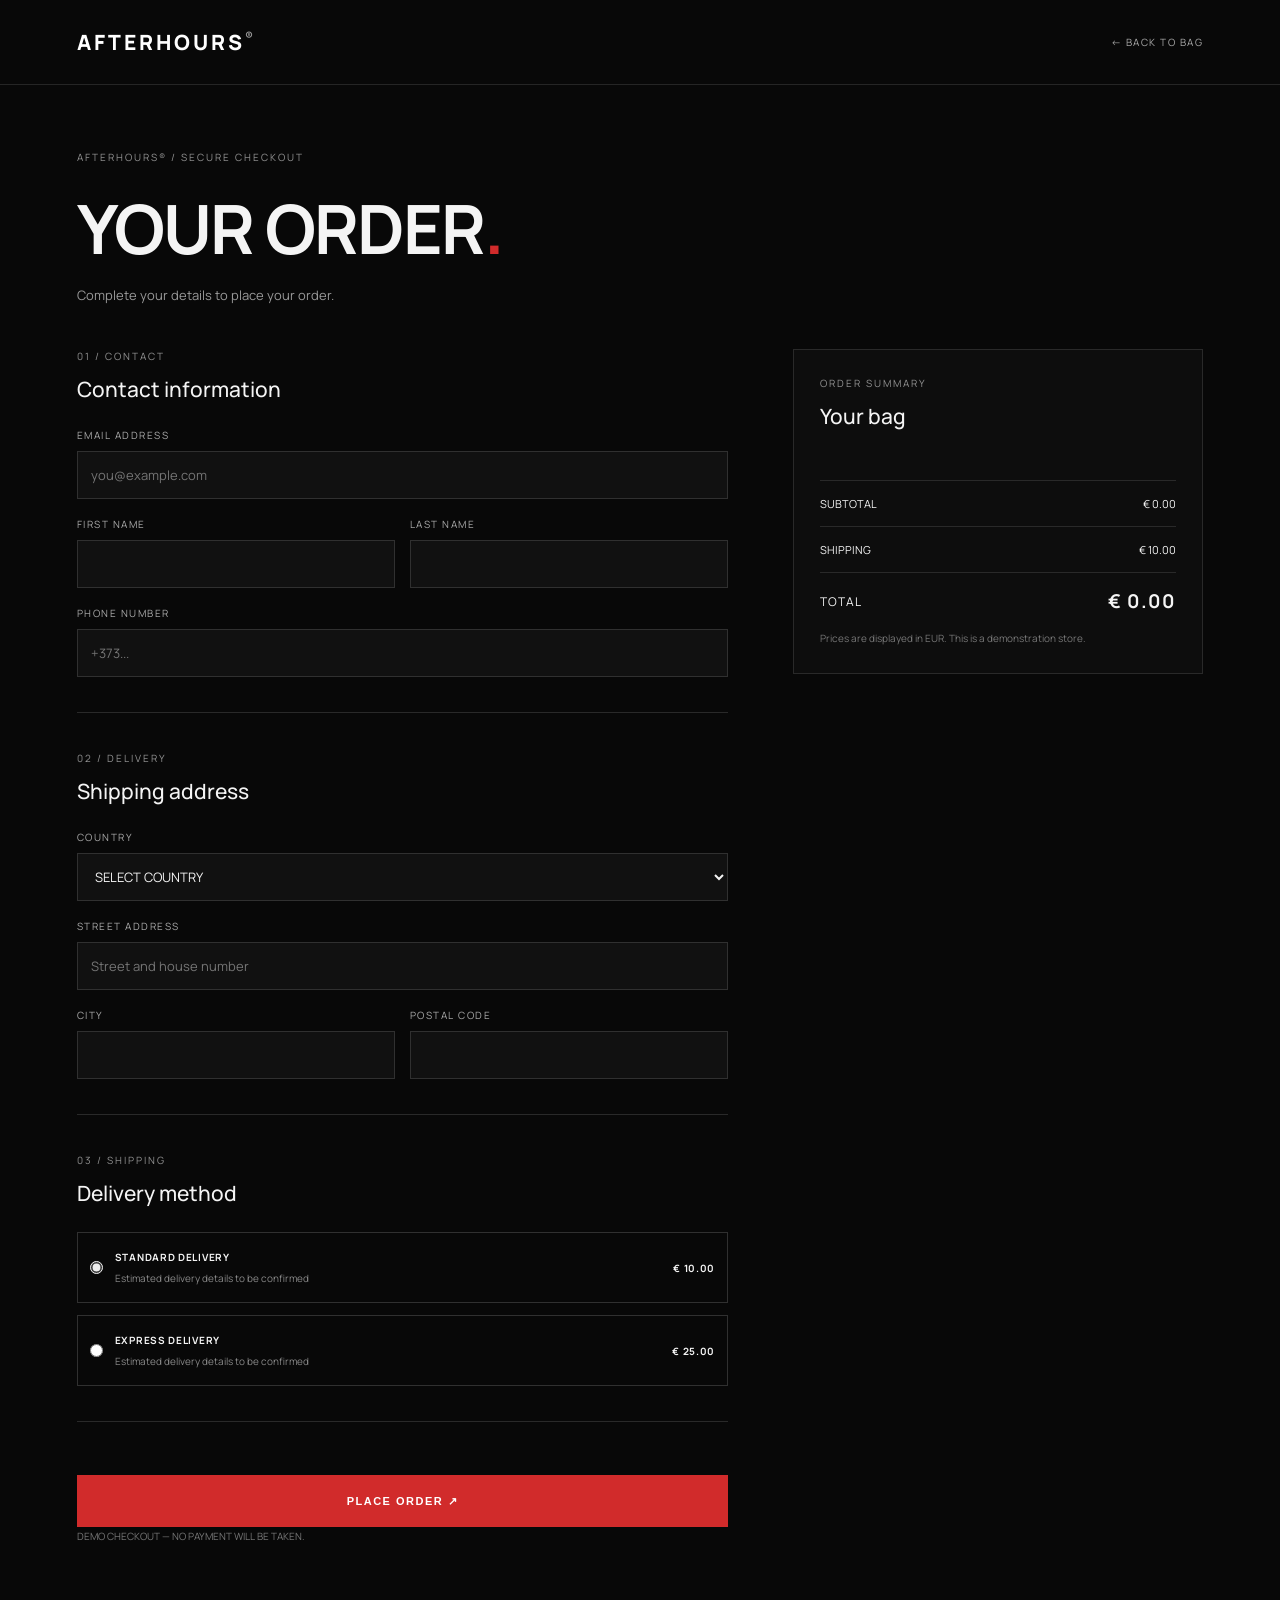
==== checkout.html @ f3b3bd47 "Add files via upload" ====
<!DOCTYPE html>
<html lang="en">
<head>
    <meta charset="UTF-8">
    <meta name="viewport" content="width=device-width, initial-scale=1.0">
    <title>Checkout — AFTERHOURS®</title>
    <link rel="stylesheet" href="css/style.css">
</head>
<body class="checkout-page">

    <header class="checkout-header">
        <a href="index.html" class="checkout-logo">AFTERHOURS<span>®</span></a>
        <a href="cart.html" class="checkout-back">← BACK TO BAG</a>
    </header>

    <main class="checkout-main">
        <div class="checkout-heading">
            <p class="checkout-eyebrow">AFTERHOURS® / SECURE CHECKOUT</p>
            <h1>YOUR ORDER<span>.</span></h1>
            <p>Complete your details to place your order.</p>
        </div>

        <div class="checkout-layout">
            <form id="checkoutForm" class="checkout-form">

                <section class="checkout-section">
                    <p class="checkout-section-number">01 / CONTACT</p>
                    <h2>Contact information</h2>

                    <label for="email">EMAIL ADDRESS</label>
                    <input type="email" id="email" name="email"
                           placeholder="you@example.com" required>

                    <div class="checkout-two-columns">
                        <div>
                            <label for="firstName">FIRST NAME</label>
                            <input type="text" id="firstName" name="firstName"
                                   autocomplete="given-name" required>
                        </div>
                        <div>
                            <label for="lastName">LAST NAME</label>
                            <input type="text" id="lastName" name="lastName"
                                   autocomplete="family-name" required>
                        </div>
                    </div>

                    <label for="phone">PHONE NUMBER</label>
                    <input type="tel" id="phone" name="phone"
                           autocomplete="tel" placeholder="+373..." required>
                </section>

                <section class="checkout-section">
                    <p class="checkout-section-number">02 / DELIVERY</p>
                    <h2>Shipping address</h2>

                    <label for="country">COUNTRY</label>
                    <select id="country" name="country" required>
                        <option value="">SELECT COUNTRY</option>
                        <option value="Moldova">Moldova</option>
                        <option value="Romania">Romania</option>
                        <option value="Ukraine">Ukraine</option>
                        <option value="Other">Other</option>
                    </select>

                    <label for="address">STREET ADDRESS</label>
                    <input type="text" id="address" name="address"
                           autocomplete="street-address"
                           placeholder="Street and house number" required>

                    <div class="checkout-two-columns">
                        <div>
                            <label for="city">CITY</label>
                            <input type="text" id="city" name="city"
                                   autocomplete="address-level2" required>
                        </div>
                        <div>
                            <label for="postalCode">POSTAL CODE</label>
                            <input type="text" id="postalCode" name="postalCode"
                                   autocomplete="postal-code" required>
                        </div>
                    </div>
                </section>

                <section class="checkout-section">
                    <p class="checkout-section-number">03 / SHIPPING</p>
                    <h2>Delivery method</h2>

                    <label class="shipping-option">
                        <input type="radio" name="shipping" value="standard"
                               checked>
                        <span>
                            <strong>STANDARD DELIVERY</strong>
                            <small>Estimated delivery details to be confirmed</small>
                        </span>
                        <strong>€ 10.00</strong>
                    </label>

                    <label class="shipping-option">
                        <input type="radio" name="shipping" value="express">
                        <span>
                            <strong>EXPRESS DELIVERY</strong>
                            <small>Estimated delivery details to be confirmed</small>
                        </span>
                        <strong>€ 25.00</strong>
                    </label>
                </section>

                <p id="checkoutError" class="checkout-error"
                   role="alert"></p>

                <button type="submit" class="checkout-place-order">
                    PLACE ORDER ↗
                </button>

                <p class="checkout-disclaimer">
                    DEMO CHECKOUT — NO PAYMENT WILL BE TAKEN.
                </p>
            </form>

            <aside class="checkout-summary">
                <p class="checkout-section-number">ORDER SUMMARY</p>
                <h2>Your bag</h2>

                <div id="checkoutItems" class="checkout-items"></div>

                <div class="checkout-total-row">
                    <span>SUBTOTAL</span>
                    <span id="checkoutSubtotal">€ 0.00</span>
                </div>

                <div class="checkout-total-row">
                    <span>SHIPPING</span>
                    <span id="checkoutShipping">€ 10.00</span>
                </div>

                <div class="checkout-grand-total">
                    <span>TOTAL</span>
                    <strong id="checkoutTotal">€ 0.00</strong>
                </div>

                <p class="checkout-summary-note">
                    Prices are displayed in EUR. This is a demonstration store.
                </p>
            </aside>
        </div>

        <section id="orderSuccess" class="order-success" hidden>
            <p class="checkout-eyebrow">AFTERHOURS® / ORDER CONFIRMED</p>
            <h2>THANK YOU<span>.</span></h2>
            <p>Your demo order has been created successfully.</p>
            <p>Order reference: <strong id="orderReference"></strong></p>
            <p id="successTotal"></p>
            <a href="index.html">CONTINUE SHOPPING ↗</a>
        </section>
    </main>

    <script src="js/products-data.js"></script>
<script src="js/cart.js"></script> <!-- или checkout.js соответственно -->

</body>
</html>
---- css/style.css ----
@import url('https://fonts.googleapis.com/css2?family=Barlow+Condensed:wght@500;600;700;800;900&family=DM+Mono:wght@400;500&family=Manrope:wght@400;500;600;700;800&display=swap');

:root {
    --black: #090909;
    --panel: #111111;
    --white: #f2f0ed;
    --muted: #777777;
    --red: #ff3038;
    --line: rgba(255, 255, 255, 0.13);

    --font-display: "Barlow Condensed", sans-serif;
    --font-body: "Manrope", sans-serif;
    --font-mono: "DM Mono", monospace;
}

* {
    box-sizing: border-box;
    margin: 0;
    padding: 0;
}

html {
    scroll-behavior: smooth;
    background: var(--black);
}

body {
    background: var(--black);
    color: var(--white);
    font-family: var(--font-body);
    overflow-x: hidden;
}

a {
    color: inherit;
    text-decoration: none;
}

button,
a {
    -webkit-tap-highlight-color: transparent;
}

::selection {
    background: var(--red);
    color: white;
}

/* INTRO LOADER */

.site-loader {
    position: fixed;
    inset: 0;
    z-index: 1000;
    display: flex;
    flex-direction: column;
    align-items: center;
    justify-content: center;
    gap: 22px;
    background: var(--black);
}

.loader-word {
    font-family: var(--font-display);
    font-size: clamp(2rem, 7vw, 5rem);
    font-weight: 800;
    letter-spacing: -0.06em;
}

.loader-word span,
.logo span {
    color: var(--red);
}

.loader-line {
    width: min(260px, 60vw);
    height: 1px;
    overflow: hidden;
    background: #333;
}

.loader-progress {
    width: 100%;
    height: 100%;
    background: var(--red);
    transform: scaleX(0);
    transform-origin: left;
}

.loader-caption {
    color: var(--muted);
    font-family: var(--font-mono);
    font-size: 9px;
    letter-spacing: 0.18em;
}

/* HEADER */

.site-header {
    position: absolute;
    top: 0;
    left: 0;
    z-index: 20;
    display: flex;
    align-items: center;
    justify-content: space-between;
    width: 100%;
    padding: 28px 5vw;
    border-bottom: 1px solid var(--line);
}

.logo {
    font-size: 16px;
    font-weight: 800;
    letter-spacing: -0.07em;
}

.logo span {
    margin-left: 2px;
    font-size: 10px;
}

.navigation {
    display: flex;
    gap: 34px;
}

.navigation a,
.header-cta {
    font-family: var(--font-mono);
    font-size: 10px;
    text-transform: uppercase;
    letter-spacing: 0.05em;
}

.navigation a {
    color: #b0b0b0;
    transition: color 0.25s ease;
}

.navigation a:hover,
.header-cta:hover {
    color: var(--red);
}

.navigation a span {
    margin-left: 5px;
    color: var(--red);
    font-size: 8px;
}

.header-cta span {
    margin-left: 8px;
    color: var(--red);
}

/* HERO */

.hero {
    position: relative;
    display: flex;
    min-height: 100svh;
    flex-direction: column;
    justify-content: center;
    overflow: hidden;
    isolation: isolate;
    padding: 130px 5vw 45px;
    background:
        radial-gradient(
            ellipse at 73% 48%,
            rgba(255, 48, 56, 0.12),
            transparent 34%
        ),
        linear-gradient(120deg, #090909 30%, #101010 100%);
}

.hero-grid {
    position: absolute;
    inset: 0;
    z-index: -2;
    opacity: 0.16;
    background-image:
        linear-gradient(to right, #777 1px, transparent 1px),
        linear-gradient(to bottom, #777 1px, transparent 1px);
    background-size: 90px 90px;
    mask-image: linear-gradient(to bottom, transparent, black 25%, black 75%, transparent);
}

.hero-glow {
    position: absolute;
    z-index: -1;
    top: 15%;
    right: 3%;
    width: min(48vw, 650px);
    aspect-ratio: 1;
    border-radius: 50%;
    background: radial-gradient(
        circle,
        rgba(220, 220, 220, 0.13) 0%,
        rgba(255, 48, 56, 0.09) 28%,
        transparent 70%
    );
    filter: blur(35px);
    pointer-events: none;
}

.hero-topline {
    position: absolute;
    top: 115px;
    left: 5vw;
    right: 5vw;
    display: flex;
    justify-content: space-between;
    gap: 20px;
    color: var(--muted);
    font-family: var(--font-mono);
    font-size: 9px;
    letter-spacing: 0.09em;
}

.hero-content {
    position: relative;
    z-index: 2;
    width: 100%;
    max-width: 1500px;
    margin: auto;
}

.hero-eyebrow {
    display: flex;
    align-items: center;
    gap: 10px;
    margin-bottom: 22px;
    color: #c5c5c5;
    font-family: var(--font-mono);
    font-size: 10px;
    letter-spacing: 0.1em;
}

.status-dot {
    width: 7px;
    height: 7px;
    border-radius: 50%;
    background: var(--red);
    box-shadow: 0 0 14px var(--red);
}

.hero-title {
    position: relative;
    width: fit-content;
    font-family: var(--font-display);
    font-size: clamp(7rem, 20.5vw, 21rem);
    font-weight: 900;
    line-height: 0.69;
    letter-spacing: -0.075em;
    text-transform: uppercase;
}

.title-line {
    display: block;
    position: relative;
    white-space: nowrap;
}

.title-line-one {
    color: #e7e7e7;
    background: linear-gradient(
        180deg,
        #ffffff 0%,
        #a7a7a7 37%,
        #f4f4f4 49%,
        #676767 51%,
        #d5d5d5 70%,
        #777777 100%
    );
    background-clip: text;
    -webkit-background-clip: text;
    -webkit-text-fill-color: transparent;
}

.title-line-two {
    margin-top: 0.12em;
    color: var(--white);
}

.title-mark {
    display: inline-block;
    margin-left: 0.06em;
    color: var(--red);
    font-family: var(--font-body);
    font-size: 0.13em;
    vertical-align: top;
    letter-spacing: 0;
}

.hero-bottom {
    display: grid;
    grid-template-columns: 1fr auto 1fr;
    align-items: end;
    gap: 24px;
    margin-top: 55px;
}

.hero-description {
    color: #a8a8a8;
    font-size: clamp(12px, 1.1vw, 15px);
    line-height: 1.8;
}

.round-link {
    display: grid;
    width: 56px;
    height: 56px;
    place-items: center;
    border: 1px solid #555;
    border-radius: 50%;
    font-size: 22px;
    transition:
        color 0.3s ease,
        border-color 0.3s ease,
        background 0.3s ease,
        transform 0.3s ease;
}

.round-link:hover {
    color: white;
    border-color: var(--red);
    background: var(--red);
    transform: translateY(4px);
}

.hero-edition {
    justify-self: end;
    color: var(--muted);
    font-family: var(--font-mono);
    font-size: 9px;
    line-height: 2;
    text-align: right;
    letter-spacing: 0.07em;
}

.hero-edition span {
    display: block;
    color: var(--red);
}

.hero-orbit {
    position: absolute;
    z-index: -1;
    top: 50%;
    right: 5%;
    width: min(42vw, 580px);
    aspect-ratio: 1;
    border: 1px solid rgba(255, 255, 255, 0.12);
    border-radius: 50%;
    transform: translateY(-50%);
    pointer-events: none;
}

.orbit-two {
    width: min(32vw, 440px);
    border-color: rgba(255, 48, 56, 0.18);
}

.hero-side-label {
    position: absolute;
    top: 50%;
    right: 22px;
    color: #656565;
    font-family: var(--font-mono);
    font-size: 8px;
    letter-spacing: 0.12em;
    writing-mode: vertical-rl;
    transform: translateY(-50%);
}

/* SHARED SECTIONS */

.section-pad {
    padding: 130px 5vw;
}

.section-label {
    color: var(--red);
    font-family: var(--font-mono);
    font-size: 10px;
    letter-spacing: 0.08em;
}

/* MANIFESTO */

.manifesto {
    position: relative;
    border-top: 1px solid var(--line);
}

.manifesto-title {
    max-width: 1100px;
    margin-top: 60px;
    font-family: var(--font-display);
    font-size: clamp(4rem, 11vw, 11rem);
    font-weight: 800;
    line-height: 0.87;
    letter-spacing: -0.045em;
}

.manifesto-title span {
    display: block;
    color: #686868;
}

.manifesto-copy {
    max-width: 380px;
    margin: 50px 0 0 auto;
    color: #a3a3a3;
    font-size: 13px;
    line-height: 1.9;
}

/* COLLECTION */

.collection {
    background: #101010;
}

.section-heading {
    display: flex;
    justify-content: space-between;
    gap: 20px;
    color: var(--muted);
    font-family: var(--font-mono);
    font-size: 10px;
}

.section-heading .section-label {
    color: var(--red);
}

.collection-title {
    margin: 55px 0 70px;
    font-family: var(--font-display);
    font-size: clamp(5rem, 12vw, 12rem);
    font-weight: 800;
    line-height: 0.8;
    letter-spacing: -0.05em;
}

.product-grid {
    display: grid;
    grid-template-columns: repeat(3, minmax(0, 1fr));
    gap: 18px;
}

.product-card {
    min-width: 0;
}
.product-card {
    transform-style: preserve-3d;
    will-change: transform;
}

.product-visual {
    position: relative;
    display: grid;
    min-height: 380px;
    overflow: hidden;
    place-items: center;
    isolation: isolate;
    background: #171717;
}

.product-visual::before {
    position: absolute;
    inset: 0;
    z-index: -1;
    content: "";
    background: radial-gradient(
        circle at 50% 45%,
        rgba(255, 255, 255, 0.1),
        transparent 55%
    );
    transition: transform 0.5s ease;
}

.product-card:hover .product-visual::before {
    transform: scale(1.3);
}

.product-visual-two {
    background-color: #191415;
}

.product-visual-three {
    background-color: #131416;
}

.product-index {
    position: absolute;
    top: 18px;
    left: 18px;
    color: #929292;
    font-family: var(--font-mono);
    font-size: 9px;
}

.product-plus {
    position: absolute;
    right: 18px;
    bottom: 18px;
    display: grid;
    width: 34px;
    height: 34px;
    place-items: center;
    border: 1px solid #555;
    border-radius: 50%;
    transition: background 0.3s ease;
}

.product-card:hover .product-plus {
    border-color: var(--red);
    background: var(--red);
}

.product-shape {
    width: 62%;
    height: 100px;
    border: 1px solid rgba(255, 255, 255, 0.5);
    border-radius: 48% 16% 35% 20%;
    background: linear-gradient(
        145deg,
        #eeeeee,
        #676767 30%,
        #171717 58%,
        #9a9a9a 72%,
        #303030
    );
    box-shadow:
        0 20px 50px rgba(0, 0, 0, 0.7),
        inset 0 2px 3px rgba(255, 255, 255, 0.5);
    transform: rotate(-22deg) skewX(-10deg);
    transition: transform 0.5s cubic-bezier(0.2, 0.8, 0.2, 1);
}

.product-card:hover .product-shape {
    transform: rotate(-15deg) skewX(-6deg) scale(1.12) translateY(-8px);
}

.shape-two {
    border-radius: 10% 40% 20% 30%;
    background: linear-gradient(145deg, #8c272d, #211416 50%, #d0d0d0);
    transform: rotate(-32deg) skewX(-10deg);
}

.shape-three {
    border-radius: 40% 15% 30% 15%;
    background: linear-gradient(145deg, #f3f3f3, #7c7c7c 25%, #242424 65%, #b9b9b9);
    transform: rotate(-16deg) skewX(-14deg);
}

.product-info {
    display: flex;
    justify-content: space-between;
    gap: 10px;
    padding: 20px 0;
    border-bottom: 1px solid var(--line);
}

.product-info h3 {
    font-size: 11px;
    font-weight: 700;
    letter-spacing: 0.04em;
}

.product-info span {
    color: var(--muted);
    font-family: var(--font-mono);
    font-size: 8px;
    white-space: nowrap;
}

/* FOOTER */

.site-footer {
    display: flex;
    align-items: center;
    justify-content: space-between;
    gap: 20px;
    padding: 35px 5vw;
    border-top: 1px solid var(--line);
}

.site-footer p,
.site-footer > a:last-child {
    color: var(--muted);
    font-family: var(--font-mono);
    font-size: 9px;
}

/* ACCESSIBILITY */

@media (prefers-reduced-motion: reduce) {
    *,
    *::before,
    *::after {
        scroll-behavior: auto !important;
        animation-duration: 0.01ms !important;
        transition-duration: 0.01ms !important;
    }
}

/* TABLET AND MOBILE */

@media (max-width: 800px) {
    .site-header {
        padding: 23px 5vw;
    }

    .navigation {
        gap: 15px;
    }

    .navigation a {
        font-size: 9px;
    }

    .header-cta {
        display: none;
    }

    .hero {
        min-height: 90svh;
        padding-top: 150px;
    }

    .hero-topline {
        top: 95px;
        font-size: 7px;
    }

    .hero-title {
        font-size: clamp(5.5rem, 21vw, 11rem);
    }

    .hero-orbit {
        top: 42%;
        right: -15%;
        width: 65vw;
    }

    .orbit-two {
        width: 48vw;
    }

    .hero-side-label {
        display: none;
    }

    .hero-bottom {
        margin-top: 45px;
    }

    .section-pad {
        padding: 90px 5vw;
    }

    .product-grid {
        grid-template-columns: 1fr 1fr;
    }

    .product-card:last-child {
        grid-column: 1 / -1;
    }

    .product-visual {
        min-height: 300px;
    }
}

@media (max-width: 520px) {
    .navigation {
        gap: 12px;
    }

    .navigation a {
        font-size: 8px;
    }

    .hero {
        min-height: 85svh;
        padding-right: 5vw;
        padding-left: 5vw;
    }

    .hero-topline {
        gap: 10px;
        font-size: 6px;
    }

    .hero-title {
        font-size: clamp(4.4rem, 20vw, 7rem);
    }

    .hero-bottom {
        grid-template-columns: 1fr auto;
        gap: 18px;
    }

    .hero-edition {
        display: none;
    }

    .round-link {
        width: 46px;
        height: 46px;
    }

    .manifesto-title {
        margin-top: 40px;
        font-size: clamp(3.7rem, 16vw, 6rem);
    }

    .manifesto-copy {
        margin-top: 35px;
    }

    .collection-title {
        margin: 40px 0;
        font-size: 18vw;
    }

    .product-grid {
        grid-template-columns: 1fr;
    }

    .product-card:last-child {
        grid-column: auto;
    }

    .product-visual {
        min-height: 340px;
    }

    .site-footer {
        flex-wrap: wrap;
    }

    .site-footer p {
        order: 3;
        width: 100%;
    }
}

.test-animation {
    margin-top: 30px;
    padding: 14px 22px;
    color: #f2f0ed;
    background: transparent;
    border: 1px solid #ff3038;
    font-family: "DM Mono", monospace;
    font-size: 11px;
    cursor: pointer;
    transition: background 0.3s ease;
}

.test-animation:hover {
    background: #ff3038;
}

.product-card {
    transform-style: preserve-3d;
    will-change: transform;
}

.product-visual {
    position: relative;
    width: 100%;
    height: 320px;
    overflow: hidden;
    display: flex;
    align-items: center;
    justify-content: center;
    background:
        radial-gradient(
            circle at 50% 45%,
            rgba(255, 40, 50, 0.10),
            transparent 65%
        ),
        #101010;
}

.product-image {
    display: block;
    width: 100%;
    height: 100%;
    object-fit: contain;
    padding: 18px;
    transition: filter 0.4s ease;
}

.product-card:hover .product-image {
    filter: drop-shadow(0 12px 24px rgba(255, 35, 45, 0.18));
}

.product-info {
    display: flex;
    flex-direction: column;
    align-items: flex-start;
    gap: 10px;
    padding: 22px 0 10px;
}

.product-category {
    color: #858585;
    font-family: "DM Mono", monospace;
    font-size: 10px;
    letter-spacing: 0.14em;
}

.product-name {
    margin: 0;
    color: #f2f0ed;
    font-family: "Manrope", sans-serif;
    font-size: 17px;
    font-weight: 600;
    letter-spacing: -0.04em;
    text-transform: uppercase;
}

.product-price {
    margin: 0;
    color: #ff3038;
    font-family: "DM Mono", monospace;
    font-size: 12px;
}

.product-card {
    cursor: pointer;
}

.product-card .product-image {
    transition:
        transform 0.6s cubic-bezier(0.2, 0.7, 0.2, 1),
        filter 0.6s ease;
}

.product-card:hover .product-image {
    transform: scale(1.06);
    filter: drop-shadow(0 15px 30px rgba(255, 35, 45, 0.2));
}

/* ===== AFTERHOURS CAMPAIGN ===== */

.campaign {
    position: relative;
    min-height: 560px;
    margin: 100px 5% 80px;
    padding: 70px;
    display: flex;
    align-items: center;
    overflow: hidden;
    isolation: isolate;
    background: #0b0b0b;
    border: 1px solid rgba(255, 255, 255, 0.09);
}


.campaign-image {
    position: absolute;
    inset: 0;
    z-index: -2;

    background-image:
        linear-gradient(
            90deg,
            rgba(0, 0, 0, 0.96) 0%,
            rgba(0, 0, 0, 0.78) 35%,
            rgba(0, 0, 0, 0.15) 100%
        ),
        url("../assets/images/campaign.jpg");

    background-size: cover;
    background-position: center 35%;
    background-repeat: no-repeat;

    transform: scale(1.02);
}


.campaign-content {
    position: relative;
    z-index: 1;
    max-width: 720px;
}

.campaign-label {
    display: block;
    margin-bottom: 28px;
    color: #a4a4a4;
    font-family: "DM Mono", monospace;
    font-size: 10px;
    letter-spacing: 0.2em;
}

.campaign h2 {
    margin: 0;
    color: #f5f3f0;
    font-family: "Manrope", sans-serif;
    font-size: clamp(44px, 7vw, 96px);
    font-weight: 800;
    line-height: 0.92;
    letter-spacing: -0.075em;
}

.campaign h2 span {
    color: #ff3038;
    text-shadow: 0 0 35px rgba(255, 48, 56, 0.18);
}

.campaign-content p {
    margin: 28px 0 32px;
    color: #999;
    font-family: "DM Mono", monospace;
    font-size: 10px;
    letter-spacing: 0.12em;
}

.campaign-button {
    display: inline-flex;
    align-items: center;
    gap: 35px;
    padding: 17px 20px;
    color: #f5f3f0;
    border: 1px solid rgba(255, 255, 255, 0.35);
    text-decoration: none;
    font-family: "DM Mono", monospace;
    font-size: 11px;
    letter-spacing: 0.08em;
    transition:
        background 0.3s ease,
        color 0.3s ease,
        border-color 0.3s ease;
}

.campaign-button span {
    color: #ff3038;
    transition: transform 0.3s ease;
}

.campaign-button:hover {
    color: #fff;
    background: #ff3038;
    border-color: #ff3038;
}

.campaign-button:hover span {
    color: #fff;
    transform: translate(3px, -3px);
}

.campaign-index {
    position: absolute;
    right: 25px;
    bottom: 25px;
    color: #777;
    font-family: "DM Mono", monospace;
    font-size: 10px;
    letter-spacing: 0.12em;
}

/* Mobile */

@media (max-width: 600px) {
    .campaign {
        min-height: 430px;
        margin: 60px 4% 50px;
        padding: 30px 24px;
    }

    .campaign h2 {
        font-size: clamp(42px, 12vw, 66px);
    }

    .campaign-content p {
        max-width: 240px;
        line-height: 1.8;
    }
}

/* ===== PRODUCT DETAIL PAGE ===== */

.product-page {
    min-height: 100vh;
    background: #080808;
    color: #f2f0ed;
}

.product-header {
    min-height: 82px;
    padding: 0 5%;
    display: flex;
    align-items: center;
    justify-content: space-between;
    border-bottom: 1px solid rgba(255, 255, 255, 0.12);
}

.product-logo {
    color: #f2f0ed;
    font-family: "Manrope", sans-serif;
    font-size: 20px;
    font-weight: 800;
    letter-spacing: -0.06em;
    text-decoration: none;
}

.product-logo sup {
    color: #ff3038;
    font-size: 10px;
}

.back-link {
    color: #999;
    font-family: "DM Mono", monospace;
    font-size: 10px;
    letter-spacing: 0.08em;
    text-decoration: none;
}

.back-link:hover {
    color: #ff3038;
}

.product-detail {
    width: 90%;
    max-width: 1400px;
    margin: 60px auto;
    display: grid;
    grid-template-columns: 1.15fr 0.85fr;
    gap: 8%;
    align-items: start;
}

.product-detail-visual {
    position: relative;
    min-height: 560px;
    display: flex;
    align-items: center;
    justify-content: center;
    overflow: hidden;
    background:
        radial-gradient(
            circle at 50% 55%,
            rgba(255, 35, 45, 0.13),
            transparent 55%
        ),
        #111;
    border: 1px solid rgba(255, 255, 255, 0.1);
}

.detail-image {
    display: block;
    width: 90%;
    height: 460px;
    object-fit: contain;
    transition: transform 0.5s ease;
}

.product-detail-visual:hover .detail-image {
    transform: scale(1.06);
}

.detail-number,
.detail-caption {
    position: absolute;
    color: #858585;
    font-family: "DM Mono", monospace;
    font-size: 10px;
    letter-spacing: 0.12em;
}

.detail-number {
    top: 22px;
    left: 22px;
}

.detail-caption {
    right: 22px;
    bottom: 22px;
}

.product-detail-info {
    padding: 24px 0;
}

.detail-category {
    color: #ff3038;
    font-family: "DM Mono", monospace;
    font-size: 10px;
    letter-spacing: 0.15em;
}

.product-detail-info h1 {
    margin: 24px 0 18px;
    font-family: "Manrope", sans-serif;
    font-size: clamp(38px, 5vw, 66px);
    font-weight: 800;
    line-height: 0.98;
    letter-spacing: -0.07em;
}

.detail-price {
    font-family: "DM Mono", monospace;
    font-size: 16px;
}

.detail-divider {
    height: 1px;
    margin: 28px 0;
    background: rgba(255, 255, 255, 0.15);
}

.detail-description {
    max-width: 440px;
    color: #999;
    font-size: 13px;
    line-height: 1.9;
}

.size-label {
    display: block;
    margin: 32px 0 14px;
    font-family: "DM Mono", monospace;
    font-size: 10px;
    letter-spacing: 0.12em;
}

.size-options {
    display: grid;
    grid-template-columns: repeat(6, minmax(0, 1fr));
    gap: 8px;
}

.size-option {
    min-height: 45px;
    color: #ddd;
    background: #111;
    border: 1px solid #333;
    cursor: pointer;
    transition: 0.2s ease;
}

.size-option:hover,
.size-option.selected {
    color: #fff;
    border-color: #ff3038;
    background: rgba(255, 48, 56, 0.12);
}

.add-to-cart {
    width: 100%;
    min-height: 56px;
    margin-top: 24px;
    padding: 0 20px;
    display: flex;
    align-items: center;
    justify-content: space-between;
    color: white;
    background: #ff3038;
    border: 1px solid #ff3038;
    font-family: "DM Mono", monospace;
    font-size: 11px;
    letter-spacing: 0.1em;
    cursor: pointer;
    transition: background 0.25s ease;
}

.add-to-cart:hover {
    background: #d91e28;
}

.cart-message {
    min-height: 18px;
    color: #aaa;
    font-size: 12px;
    line-height: 1.5;
}

.detail-meta {
    margin-top: 35px;
    border-top: 1px solid #292929;
}

.detail-meta p {
    display: flex;
    justify-content: space-between;
    gap: 20px;
    padding: 13px 0;
    margin: 0;
    border-bottom: 1px solid #292929;
    color: #ddd;
    font-family: "DM Mono", monospace;
    font-size: 9px;
}

.detail-meta p span {
    color: #777;
}

@media (max-width: 760px) {
    .product-detail {
        grid-template-columns: 1fr;
        gap: 24px;
        margin: 30px auto;
    }

    .product-detail-visual {
        min-height: 350px;
    }

    .detail-image {
        height: 320px;
    }

    .product-detail-info {
        padding-top: 10px;
    }

    .product-header {
        min-height: 70px;
    }

    .back-link {
        font-size: 9px;
    }
}

/* FIX: product grid and card sizing */

.products-grid {
    display: grid;
    grid-template-columns: repeat(3, minmax(0, 1fr));
    gap: 30px;
    align-items: start;
}

.product-card {
    width: 100%;
    min-width: 0;
    box-sizing: border-box;
    align-self: start;
}

.product-card img,
.product-card .product-image {
    max-width: 100%;
    max-height: 100%;
}

@media (max-width: 760px) {
    .products-grid {
        grid-template-columns: repeat(2, minmax(0, 1fr));
        gap: 16px;
    }
}

@media (max-width: 480px) {
    .products-grid {
        grid-template-columns: 1fr;
    }
}

/* FIX PRODUCT GRID */

.product-grid {
    display: grid;
    grid-template-columns: repeat(3, minmax(0, 1fr));
    gap: 30px;
    align-items: start;
}

.product-grid .product-card {
    width: 100%;
    min-width: 0;
    grid-column: auto;
    box-sizing: border-box;
}

.product-grid .product-visual {
    width: 100%;
    height: 320px;
    min-height: 0;
}

.product-grid .product-image {
    display: block;
    width: 100%;
    height: 100%;
    max-width: 100%;
    object-fit: contain;
    box-sizing: border-box;
}

@media (max-width: 800px) {
    .product-grid {
        grid-template-columns: repeat(2, minmax(0, 1fr));
        gap: 16px;
    }

    .product-grid .product-visual {
        height: 300px;
    }
}

@media (max-width: 520px) {
    .product-grid {
        grid-template-columns: 1fr;
    }

    .product-grid .product-visual {
        height: 340px;
    }
}

/* AFTERHOURS — CATALOG GRID FIX */

.product-grid {
    display: grid !important;
    grid-template-columns: repeat(3, minmax(0, 1fr)) !important;
    gap: 28px !important;
    align-items: start !important;
    width: 100%;
}

.product-grid .product-card {
    display: block;
    width: 100%;
    min-width: 0;
    margin: 0;
    grid-column: auto !important;
    align-self: start;
    box-sizing: border-box;
}

.product-grid .product-visual {
    width: 100%;
    height: 320px;
    min-height: 0;
}

.product-grid .product-image {
    display: block;
    width: 100%;
    height: 100%;
    object-fit: contain;
}

@media (max-width: 800px) {
    .product-grid {
        grid-template-columns: repeat(2, minmax(0, 1fr)) !important;
    }
}

@media (max-width: 520px) {
    .product-grid {
        grid-template-columns: 1fr !important;
    }
}


/* ===== SHOPPING CART ===== */

.cart-page {
    min-height: 100vh;
    background: #080808;
    color: #f2f0ed;
}

.cart-main {
    width: 90%;
    max-width: 1400px;
    margin: 65px auto;
}

.cart-heading h1 {
    margin: 18px 0 45px;
    font-family: "Manrope", sans-serif;
    font-size: clamp(35px, 6vw, 70px);
    font-weight: 800;
    letter-spacing: -0.07em;
}

.cart-heading h1 span {
    color: #ff3038;
    font-size: 0.4em;
    letter-spacing: 0;
}

.cart-layout {
    display: grid;
    grid-template-columns: minmax(0, 1.6fr) minmax(280px, 0.8fr);
    gap: 55px;
    align-items: start;
}

.cart-item {
    display: grid;
    grid-template-columns: 150px minmax(0, 1fr) auto;
    gap: 22px;
    align-items: center;
    padding: 20px 0;
    border-top: 1px solid #292929;
}

.cart-item-image {
    width: 150px;
    height: 150px;
    object-fit: contain;
    background: #111;
}

.cart-item-name {
    margin: 0 0 12px;
    font-family: "Manrope", sans-serif;
    font-size: 15px;
    font-weight: 700;
}

.cart-item-meta {
    color: #999;
    font-family: "DM Mono", monospace;
    font-size: 10px;
    line-height: 2;
}

.cart-item-price {
    margin-top: 12px;
    color: #ff3038;
    font-family: "DM Mono", monospace;
    font-size: 12px;
}

.cart-item-actions {
    display: flex;
    align-items: center;
    gap: 10px;
    margin-top: 14px;
}

.quantity-button,
.remove-button {
    color: #eee;
    background: transparent;
    border: 1px solid #383838;
    cursor: pointer;
}

.quantity-button {
    width: 30px;
    height: 30px;
}

.quantity-value {
    min-width: 16px;
    text-align: center;
    font-size: 12px;
}

.remove-button {
    padding: 8px 10px;
    color: #999;
    font-family: "DM Mono", monospace;
    font-size: 9px;
}

.quantity-button:hover,
.remove-button:hover {
    border-color: #ff3038;
    color: #ff3038;
}

.cart-summary {
    position: sticky;
    top: 25px;
    padding: 25px;
    border: 1px solid #292929;
    background: #0d0d0d;
}

.summary-line,
.summary-total {
    display: flex;
    justify-content: space-between;
    gap: 15px;
    font-family: "DM Mono", monospace;
    font-size: 11px;
}

.summary-line {
    margin-top: 24px;
    color: #999;
}

.summary-total {
    margin-top: 25px;
    padding-top: 22px;
    border-top: 1px solid #333;
    color: #fff;
}

.summary-total span:last-child {
    color: #ff3038;
}

.cart-summary .add-to-cart {
    margin-top: 28px;
}

.cart-disclaimer {
    color: #777;
    font-family: "DM Mono", monospace;
    font-size: 9px;
    text-align: center;
}

.cart-empty {
    padding: 50px 0;
    color: #999;
    font-family: "DM Mono", monospace;
    font-size: 12px;
    line-height: 2;
}

.cart-empty a {
    color: #ff3038;
}

@media (max-width: 800px) {
    .cart-layout {
        grid-template-columns: 1fr;
        gap: 35px;
    }

    .cart-summary {
        position: static;
    }
}

@media (max-width: 520px) {
    .cart-item {
        grid-template-columns: 100px minmax(0, 1fr);
        gap: 15px;
    }

    .cart-item-image {
        width: 100px;
        height: 120px;
    }

    .cart-item-price {
        margin-top: 8px;
    }
}

/* CATALOG CONTROLS */

.catalog-controls {
    display: grid;
    grid-template-columns: 2fr 1fr 1fr;
    gap: 20px;
    margin: 35px 0 18px;
}

.catalog-search,
.catalog-filter {
    display: flex;
    flex-direction: column;
    gap: 10px;
}

.catalog-controls label {
    color: #858585;
    font-size: 10px;
    letter-spacing: 2px;
}

.catalog-controls input,
.catalog-controls select {
    width: 100%;
    min-width: 0;
    height: 46px;
    padding: 0 12px;
    color: #f5f5f5;
    background: #101010;
    border: 1px solid #303030;
    border-radius: 0;
    font: inherit;
    font-size: 12px;
    box-sizing: border-box;
}

.catalog-controls input:focus,
.catalog-controls select:focus {
    outline: 1px solid #aaa;
    border-color: #aaa;
}

.catalog-results {
    margin: 0 0 20px;
    color: #858585;
    font-size: 10px;
    letter-spacing: 2px;
}

@media (max-width: 650px) {
    .catalog-controls {
        grid-template-columns: 1fr 1fr;
        gap: 15px;
    }

    .catalog-search {
        grid-column: 1 / -1;
    }
}

/* AFTERHOURS CHECKOUT */

.checkout-page {
    background: #080808;
    color: #f4f4f4;
    min-height: 100vh;
}

.checkout-header {
    display: flex;
    align-items: center;
    justify-content: space-between;
    padding: 28px 6%;
    border-bottom: 1px solid #252525;
}

.checkout-logo {
    color: #fff;
    text-decoration: none;
    font-size: 21px;
    font-weight: 800;
    letter-spacing: 3px;
}

.checkout-logo span {
    color: #999;
    font-size: 12px;
    vertical-align: top;
}

.checkout-back {
    color: #aaa;
    text-decoration: none;
    font-size: 10px;
    letter-spacing: 1.5px;
}

.checkout-main {
    width: min(1180px, 88%);
    margin: 0 auto;
    padding: 65px 0 100px;
}

.checkout-heading {
    margin-bottom: 45px;
}

.checkout-eyebrow,
.checkout-section-number {
    color: #929292;
    font-size: 10px;
    letter-spacing: 2px;
}

.checkout-heading h1 {
    margin: 18px 0 12px;
    font-size: clamp(38px, 6vw, 68px);
    letter-spacing: -2px;
}

.checkout-heading h1 span,
.order-success h2 span {
    color: #d12b2b;
}

.checkout-heading > p:last-child {
    color: #999;
    font-size: 13px;
}

.checkout-layout {
    display: grid;
    grid-template-columns: minmax(0, 1.35fr) minmax(280px, .85fr);
    align-items: start;
    gap: 65px;
}

.checkout-section {
    margin-bottom: 38px;
    padding-bottom: 35px;
    border-bottom: 1px solid #292929;
}

.checkout-section h2,
.checkout-summary h2 {
    margin: 12px 0 25px;
    font-size: 21px;
    font-weight: 500;
}

.checkout-form label:not(.shipping-option) {
    display: block;
    margin: 18px 0 9px;
    color: #aaa;
    font-size: 10px;
    letter-spacing: 1.5px;
}

.checkout-form input:not([type="radio"]),
.checkout-form select {
    width: 100%;
    height: 48px;
    padding: 0 13px;
    color: #f4f4f4;
    background: #111;
    border: 1px solid #303030;
    border-radius: 0;
    box-sizing: border-box;
    font: inherit;
    font-size: 13px;
}

.checkout-form input:focus,
.checkout-form select:focus {
    outline: 1px solid #aaa;
    border-color: #aaa;
}

.checkout-two-columns {
    display: grid;
    grid-template-columns: 1fr 1fr;
    gap: 15px;
}

.shipping-option {
    display: flex;
    align-items: center;
    gap: 12px;
    padding: 17px 12px;
    margin-top: 12px;
    border: 1px solid #303030;
    cursor: pointer;
}

.shipping-option input[type="radio"] {
    accent-color: #eee;
}

.shipping-option span {
    display: flex;
    flex: 1;
    flex-direction: column;
    gap: 7px;
}

.shipping-option strong {
    font-size: 10px;
    letter-spacing: .7px;
}

.shipping-option small {
    color: #888;
    font-size: 10px;
}

.checkout-summary {
    position: sticky;
    top: 25px;
    padding: 26px;
    border: 1px solid #292929;
    background: #0d0d0d;
}

.checkout-items {
    display: flex;
    flex-direction: column;
    gap: 20px;
    margin: 25px 0;
}

.checkout-item {
    display: grid;
    grid-template-columns: 75px 1fr auto;
    align-items: center;
    gap: 13px;
}

.checkout-item img {
    width: 75px;
    height: 85px;
    object-fit: contain;
    background: #151515;
}

.checkout-item-name {
    margin: 0 0 8px;
    font-size: 12px;
}

.checkout-item-meta {
    color: #888;
    font-size: 10px;
    line-height: 1.8;
}

.checkout-item-price {
    font-size: 11px;
    white-space: nowrap;
}

.checkout-total-row,
.checkout-grand-total {
    display: flex;
    justify-content: space-between;
    gap: 15px;
    padding: 15px 0;
    border-top: 1px solid #292929;
    font-size: 11px;
}

.checkout-grand-total {
    align-items: center;
    font-size: 12px;
    letter-spacing: 1px;
}

.checkout-grand-total strong {
    font-size: 19px;
}

.checkout-summary-note,
.checkout-disclaimer {
    color: #777;
    font-size: 10px;
    line-height: 1.8;
}


.checkout-place-order {
    width: 100%;
    min-height: 52px;
    margin-top: 15px;

    color: #fff;
    background: #d12b2b;
    border: 1px solid #d12b2b;

    font-size: 11px;
    font-weight: 700;
    letter-spacing: 1.5px;

    cursor: pointer;
    transition: background .25s ease,
                border-color .25s ease,
                transform .25s ease;
}

.checkout-place-order:hover {
    background: #a91f1f;
    border-color: #a91f1f;
    transform: translateY(-2px);
}

.checkout-place-order:active {
    transform: translateY(0);
}


.checkout-place-order:hover {
    color: #fff;
    background: #d12b2b;
    border-color: #d12b2b;
}

.checkout-error {
    color: #ff6969;
    font-size: 12px;
}

.order-success {
    margin-top: 45px;
    padding: 40px;
    border: 1px solid #303030;
}

.order-success h2 {
    font-size: clamp(35px, 5vw, 58px);
}

.order-success p {
    color: #aaa;
    font-size: 13px;
    line-height: 1.8;
}

.order-success a {
    display: inline-block;
    margin-top: 20px;
    color: #fff;
    font-size: 11px;
    letter-spacing: 1px;
}

@media (max-width: 800px) {
    .checkout-layout {
        grid-template-columns: 1fr;
        gap: 35px;
    }

    .checkout-summary {
        position: static;
        grid-row: 1;
    }

    .checkout-main {
        padding-top: 40px;
    }
}

@media (max-width: 480px) {
    .checkout-header {
        padding: 22px 5%;
    }

    .checkout-logo {
        font-size: 17px;
    }

    .checkout-main {
        width: 90%;
    }

    .checkout-two-columns {
        grid-template-columns: 1fr;
        gap: 0;
    }

    .checkout-summary {
        padding: 18px;
    }

    .order-success {
        padding: 24px;
    }
}

/* CART — PROCEED TO CHECKOUT BUTTON */

#checkoutButton {
    width: 100%;
    min-height: 52px;
    padding: 15px 20px;

    color: #fff !important;
    background: #d12b2b !important;
    border: 1px solid #d12b2b !important;

    font-size: 11px;
    font-weight: 700;
    letter-spacing: 1.5px;
    text-transform: uppercase;

    cursor: pointer;
    transition: background .25s ease,
                border-color .25s ease,
                transform .25s ease;
}

#checkoutButton:hover {
    background: #a91f1f !important;
    border-color: #a91f1f !important;
    transform: translateY(-2px);
}

/* AFTERHOURS WISHLIST BUTTON */

.product-visual {
    position: relative;
    isolation: isolate;
}

.wishlist-button {
    position: absolute;
    top: 16px;
    right: 16px;
    z-index: 100;

    width: 48px;
    height: 48px;
    padding: 0;

    display: flex;
    align-items: center;
    justify-content: center;

    color: #fff;
    background: rgba(10, 10, 10, 0.9);
    border: 1px solid #555;
    border-radius: 50%;

    font-size: 27px;
    line-height: 1;
    cursor: pointer;

    pointer-events: auto;
    touch-action: manipulation;

    transition:
        color .2s ease,
        background .2s ease,
        border-color .2s ease,
        transform .2s ease;
}

.wishlist-button:hover {
    transform: scale(1.06);
    border-color: #d12b2b;
}

.wishlist-button.is-favorite {
    color: #ff3030;
    border-color: #d12b2b;
}

.wishlist-button:focus-visible {
    outline: 2px solid #d12b2b;
    outline-offset: 4px;
}


/* ===== WISHLIST PAGE ===== */

.wishlist-header {
    min-height: 80px;
    padding: 20px 5%;
    display: flex;
    justify-content: space-between;
    align-items: center;
    border-bottom: 1px solid #292929;
}

.wishlist-logo {
    color: #fff;
    text-decoration: none;
    font-size: 22px;
    font-weight: 900;
    letter-spacing: -1px;
}

.wishlist-header nav {
    display: flex;
    gap: 28px;
}

.wishlist-header nav a {
    color: #aaa;
    text-decoration: none;
    font-size: 11px;
    letter-spacing: 1px;
}

.wishlist-header nav a:hover {
    color: #fff;
}

.wishlist-page {
    min-height: 80vh;
    padding: 70px 5%;
}

.wishlist-heading {
    margin-bottom: 45px;
}

.wishlist-heading p {
    color: #999;
    font-size: 10px;
    letter-spacing: 3px;
}

.wishlist-heading h1 {
    margin-top: 12px;
    font-size: clamp(42px, 7vw, 88px);
    line-height: 1;
    letter-spacing: -4px;
}

.wishlist-heading h1 span {
    color: #d12b2b;
    font-size: 25px;
    vertical-align: top;
    letter-spacing: 0;
}

.wishlist-grid {
    display: grid;
    grid-template-columns: repeat(3, minmax(0, 1fr));
    gap: 22px;
}

.wishlist-card {
    min-width: 0;
    border: 1px solid #292929;
    background: #0d0d0d;
}

.wishlist-card-image {
    display: block;
    width: 100%;
    aspect-ratio: 4 / 5;
    overflow: hidden;
    background: #171717;
}

.wishlist-card-image img {
    width: 100%;
    height: 100%;
    object-fit: cover;
    transition: transform .4s ease;
}

.wishlist-card:hover .wishlist-card-image img {
    transform: scale(1.04);
}

.wishlist-card-info {
    padding: 18px;
}

.wishlist-card-category {
    color: #888;
    font-size: 10px;
    letter-spacing: 1.5px;
}

.wishlist-card-name {
    margin: 10px 0;
    font-size: 15px;
    font-weight: 700;
}

.wishlist-card-price {
    margin-bottom: 18px;
    font-size: 14px;
}

.wishlist-card-actions {
    display: flex;
    align-items: center;
    gap: 10px;
}

.wishlist-view-button,
.wishlist-remove-button {
    min-height: 42px;
    padding: 0 14px;
    display: flex;
    align-items: center;
    justify-content: center;
    font-size: 10px;
    letter-spacing: 1px;
    text-decoration: none;
    cursor: pointer;
}

.wishlist-view-button {
    flex: 1;
    color: #fff;
    background: #d12b2b;
    border: 1px solid #d12b2b;
}

.wishlist-view-button:hover {
    background: #a51f1f;
}

.wishlist-remove-button {
    color: #aaa;
    background: transparent;
    border: 1px solid #393939;
}

.wishlist-remove-button:hover {
    color: #fff;
    border-color: #d12b2b;
}

.wishlist-empty {
    padding: 65px 20px;
    text-align: center;
    border: 1px solid #292929;
}

.wishlist-empty h2 {
    font-size: clamp(24px, 4vw, 42px);
    letter-spacing: -1px;
}

.wishlist-empty p {
    margin: 16px 0 25px;
    color: #999;
}

.wishlist-empty a {
    color: #fff;
    font-size: 11px;
    letter-spacing: 1px;
    text-decoration-color: #d12b2b;
    text-underline-offset: 5px;
}

@media (max-width: 700px) {
    .wishlist-page {
        padding: 45px 5%;
    }

    .wishlist-grid {
        grid-template-columns: repeat(2, minmax(0, 1fr));
        gap: 12px;
    }

    .wishlist-card-info {
        padding: 12px;
    }

    .wishlist-card-actions {
        flex-direction: column;
        align-items: stretch;
    }

    .wishlist-view-button,
    .wishlist-remove-button {
        width: 100%;
        box-sizing: border-box;
    }

    .wishlist-header nav {
        gap: 14px;
    }
}

/* WISHLIST — COMPACT LAYOUT */

.wishlist-page {
    padding: 45px 5%;
}

.wishlist-heading {
    margin-bottom: 28px;
}

.wishlist-grid {
    grid-template-columns: repeat(4, minmax(0, 1fr));
    gap: 16px;
    max-width: 1200px;
}

.wishlist-card-image {
    aspect-ratio: 1 / 1;
}

.wishlist-card-info {
    padding: 12px;
}

.wishlist-card-name {
    font-size: 13px;
    margin: 8px 0;
}

.wishlist-card-price {
    font-size: 13px;
    margin-bottom: 12px;
}

.wishlist-card-actions {
    gap: 7px;
}

.wishlist-view-button,
.wishlist-remove-button {
    min-height: 36px;
    padding: 0 8px;
    font-size: 9px;
}

@media (max-width: 900px) {
    .wishlist-grid {
        grid-template-columns: repeat(3, minmax(0, 1fr));
    }
}

@media (max-width: 600px) {
    .wishlist-grid {
        grid-template-columns: repeat(2, minmax(0, 1fr));
        gap: 10px;
    }
}

/* ===== SHOPPING BAG IMPROVEMENTS ===== */

.cart-item {
    position: relative;
    display: grid;
    grid-template-columns: 130px minmax(0, 1fr) auto;
    align-items: start;
    gap: 22px;
    padding: 22px 0;
    border-bottom: 1px solid #292929;
}

.cart-item-image {
    display: block;
    width: 130px;
    aspect-ratio: 4 / 5;
    object-fit: cover;
    background: #171717;
}

.cart-item-info {
    min-width: 0;
}

.cart-item-name {
    margin: 0 0 12px;
    font-size: 16px;
    line-height: 1.4;
}

.cart-item-meta {
    color: #999;
    font-size: 11px;
    line-height: 1.9;
}

.cart-item-price {
    margin: 12px 0;
    font-size: 13px;
}

.cart-item-line-total {
    font-size: 13px;
    white-space: nowrap;
}

.cart-item-actions {
    display: flex;
    align-items: center;
    flex-wrap: wrap;
    gap: 10px;
}

.quantity-button {
    width: 34px;
    height: 34px;
    color: #fff;
    background: #111;
    border: 1px solid #393939;
    cursor: pointer;
}

.quantity-button:hover {
    border-color: #d12b2b;
}

.quantity-value {
    min-width: 18px;
    text-align: center;
    font-size: 12px;
}

.remove-button {
    padding: 8px 0;
    color: #999;
    background: transparent;
    border: 0;
    font-size: 10px;
    letter-spacing: 1px;
    cursor: pointer;
}

.remove-button:hover {
    color: #ff3030;
}

#checkoutButton:disabled {
    opacity: .4;
    cursor: not-allowed;
}

.cart-empty {
    padding: 45px 20px;
    color: #aaa;
    text-align: center;
    line-height: 2;
    border: 1px solid #292929;
}

.cart-empty a {
    color: #fff;
    text-decoration-color: #d12b2b;
    text-underline-offset: 5px;
}

@media (max-width: 650px) {
    .cart-item {
        grid-template-columns: 90px minmax(0, 1fr);
        gap: 14px;
    }

    .cart-item-image {
        width: 90px;
    }

    .cart-item-line-total {
        grid-column: 2;
        justify-self: start;
    }

    .cart-item-name {
        font-size: 13px;
    }

    .cart-item-actions {
        gap: 7px;
    }
}
/* FLOATING CART BUTTON */
.floating-cart {
    position: fixed;
    left: 50%;
    bottom: 24px;
    transform: translateX(-50%) translateY(20px);
    z-index: 9999;

    display: flex;
    align-items: center;
    justify-content: space-between;
    gap: 24px;

    width: min(420px, calc(100% - 32px));
    padding: 17px 22px;

    background: #d62828;
    color: #fff;
    border: 1px solid #ff4545;
    text-decoration: none;

    font-family: inherit;
    font-size: 12px;
    font-weight: 700;
    letter-spacing: 1px;

    opacity: 0;
    visibility: hidden;
    pointer-events: none;

    transition:
        opacity .25s ease,
        transform .25s ease,
        visibility .25s ease;
}

.floating-cart.is-visible {
    opacity: 1;
    visibility: visible;
    pointer-events: auto;
    transform: translateX(-50%) translateY(0);
}

.floating-cart:hover {
    background: #b91f1f;
}

.floating-cart-count {
    white-space: nowrap;
}

@media (max-width: 600px) {
    .floating-cart {
        bottom: 16px;
        padding: 16px;
        gap: 12px;
        font-size: 11px;
    }
}
.hero-scroll-cue {
    display: inline-flex;
    align-items: center;
    gap: 14px;
    margin: 24px 0;
    color: #aaa;
    font-size: 10px;
    letter-spacing: 2px;
    text-decoration: none;
    transition: color .25s ease;
}

.hero-scroll-cue:hover {
    color: #fff;
}

.hero-scroll-arrow {
    display: inline-block;
    font-size: 18px;
    animation: scrollCue 1.4s ease-in-out infinite;
}

@keyframes scrollCue {
    0%, 100% { transform: translateY(0); }
    50% { transform: translateY(6px); }
}

@media (prefers-reduced-motion: reduce) {
    .hero-scroll-arrow {
        animation: none;
    }
}

/* =========================================
   AFTERHOURS® — REFINED PRODUCT GRID
   ========================================= */

.product-grid {
    display: grid;
    grid-template-columns: repeat(4, minmax(0, 1fr));
    gap: 34px 18px;
    align-items: start;
}

.product-card {
    position: relative;
    min-width: 0;
    cursor: pointer;
    transform-style: preserve-3d;
    border: 1px solid transparent;
    transition:
        border-color 0.35s ease,
        background-color 0.35s ease;
}

.product-card:hover {
    border-color: rgba(255, 255, 255, 0.12);
    background-color: rgba(255, 255, 255, 0.015);
}

.product-visual {
    position: relative;
    width: 100%;
    height: auto;
    aspect-ratio: 4 / 5;
    min-height: 0;
    overflow: hidden;
    display: flex;
    align-items: center;
    justify-content: center;
    background:
        radial-gradient(
            circle at 50% 45%,
            rgba(255, 40, 50, 0.075),
            transparent 67%
        ),
        #101010;
}

.product-image {
    display: block;
    width: 100%;
    height: 100%;
    padding: 12px;
    object-fit: contain;
    transition:
        transform 0.65s cubic-bezier(0.2, 0.7, 0.2, 1),
        filter 0.5s ease;
}

.product-card:hover .product-image {
    transform: scale(1.055);
    filter: drop-shadow(0 12px 22px rgba(255, 35, 45, 0.14));
}

.product-info {
    display: flex;
    flex-direction: column;
    align-items: flex-start;
    gap: 9px;
    min-height: 116px;
    padding: 17px 12px 14px;
    border-bottom: 1px solid rgba(255, 255, 255, 0.09);
}

.product-category {
    color: #858585;
    font-family: "DM Mono", monospace;
    font-size: 9px;
    line-height: 1.5;
    letter-spacing: 0.12em;
    text-transform: uppercase;
}

.product-name {
    margin: 0;
    color: #f2f0ed;
    font-family: "Manrope", sans-serif;
    font-size: clamp(11px, 1vw, 14px);
    font-weight: 600;
    line-height: 1.45;
    letter-spacing: -0.025em;
    text-transform: uppercase;
    overflow-wrap: anywhere;
}

.product-price {
    margin: auto 0 0;
    padding-top: 4px;
    color: #ff3038;
    font-family: "DM Mono", monospace;
    font-size: 12px;
    letter-spacing: 0.025em;
}

/* Wishlist button */
.product-visual .wishlist-button {
    position: absolute;
    z-index: 3;
    top: 12px;
    right: 12px;
    display: grid;
    place-items: center;
    width: 36px;
    height: 36px;
    padding: 0;
    color: #f2f0ed;
    background: rgba(8, 8, 8, 0.72);
    border: 1px solid rgba(255, 255, 255, 0.16);
    border-radius: 50%;
    font-size: 19px;
    line-height: 1;
    cursor: pointer;
    transition:
        color 0.25s ease,
        background-color 0.25s ease,
        border-color 0.25s ease;
}

.product-visual .wishlist-button:hover,
.product-visual .wishlist-button.is-favorite {
    color: #ff3038;
    border-color: rgba(255, 48, 56, 0.65);
    background: #171011;
}

/* Tablet */
@media (max-width: 1000px) {
    .product-grid {
        grid-template-columns: repeat(3, minmax(0, 1fr));
        gap: 28px 14px;
    }

    .product-info {
        padding: 15px 10px 13px;
    }
}

/* Small tablet / large phone */
@media (max-width: 700px) {
    .product-grid {
        grid-template-columns: repeat(2, minmax(0, 1fr));
        gap: 24px 12px;
    }

    .product-card:last-child {
        grid-column: auto;
    }

    .product-info {
        min-height: 110px;
        gap: 8px;
        padding: 13px 9px 12px;
    }

    .product-category {
        font-size: 8px;
    }

    .product-name {
        font-size: 11px;
    }

    .product-price {
        font-size: 11px;
    }

    .product-visual .wishlist-button {
        top: 8px;
        right: 8px;
        width: 32px;
        height: 32px;
    }
}

/* Small phones */
@media (max-width: 380px) {
    .product-grid {
        gap: 20px 9px;
    }

    .product-image {
        padding: 7px;
    }

    .product-info {
        padding-right: 6px;
        padding-left: 6px;
    }
}

/* Respect reduced-motion preferences */
@media (prefers-reduced-motion: reduce) {
    .product-card,
    .product-image,
    .product-visual .wishlist-button {
        transition: none !important;
    }
}

/* AFTERHOURS® — PRODUCT PAGE REFINEMENT */

.product-detail {
    width: min(90%, 1440px);
    grid-template-columns: minmax(0, 1.15fr) minmax(340px, 0.85fr);
    gap: clamp(35px, 6vw, 100px);
    align-items: start;
    margin: 55px auto 90px;
}

.product-detail-visual {
    position: relative;
    min-width: 0;
    min-height: 0;
    aspect-ratio: 4 / 5;
    overflow: hidden;
    background:
        radial-gradient(
            ellipse at 50% 48%,
            rgba(255, 48, 56, 0.13),
            transparent 62%
        ),
        #101010;
    border: 1px solid rgba(255, 255, 255, 0.09);
}

.detail-image {
    width: 100%;
    height: 100%;
    min-height: 0;
    padding: 30px;
    object-fit: contain;
    transition: transform 0.65s cubic-bezier(.2, .7, .2, 1);
}

.product-detail-visual:hover .detail-image {
    transform: scale(1.045);
}

.detail-number,
.detail-caption {
    z-index: 1;
    font-size: 9px;
    letter-spacing: 0.14em;
}

.detail-number {
    top: 20px;
    left: 20px;
}

.detail-caption {
    right: 20px;
    bottom: 20px;
}

.product-detail-info {
    min-width: 0;
    padding: 12px 0 24px;
}

.detail-category {
    font-size: 9px;
    letter-spacing: 0.18em;
}

.product-detail-info h1 {
    margin: 24px 0 20px;
    font-size: clamp(34px, 4vw, 62px);
    line-height: 1.02;
    letter-spacing: -0.065em;
    overflow-wrap: anywhere;
}

.detail-price {
    color: #ff3038;
    font-size: 17px;
    letter-spacing: 0.02em;
}

.detail-divider {
    margin: 27px 0;
    background: rgba(255, 255, 255, 0.12);
}

.detail-description {
    max-width: 460px;
    color: #a0a0a0;
    font-size: 12px;
    line-height: 1.9;
}

.size-label {
    margin: 28px 0 13px;
    color: #e8e8e8;
    font-size: 9px;
    letter-spacing: 0.14em;
}

.size-options {
    grid-template-columns: repeat(4, minmax(0, 1fr));
    gap: 8px;
}

.size-option {
    min-width: 0;
    min-height: 48px;
    background: #101010;
    border-color: #303030;
    font-family: "DM Mono", monospace;
    font-size: 11px;
    transition:
        background-color 0.2s ease,
        border-color 0.2s ease,
        color 0.2s ease;
}

.size-option:hover,
.size-option.selected {
    color: #fff;
    background: rgba(255, 48, 56, 0.12);
    border-color: #ff3038;
}

.add-to-cart {
    min-height: 60px;
    margin-top: 22px;
    padding: 0 22px;
    font-size: 10px;
    letter-spacing: 0.12em;
    transition:
        background-color 0.25s ease,
        border-color 0.25s ease;
}

.add-to-cart:hover {
    background: #d91e28;
    border-color: #d91e28;
}

.cart-message {
    margin-top: 12px;
    font-size: 11px;
}

.detail-meta {
    margin-top: 28px;
}

.detail-meta p {
    padding: 15px 0;
    font-size: 9px;
    letter-spacing: 0.04em;
}

.detail-meta p span {
    color: #777;
}

@media (max-width: 760px) {
    .product-detail {
        width: 90%;
        grid-template-columns: minmax(0, 1fr);
        gap: 24px;
        margin: 28px auto 60px;
    }

    .product-detail-visual {
        aspect-ratio: 1 / 1;
    }

    .detail-image {
        padding: 18px;
    }

    .product-detail-info {
        padding-top: 8px;
    }

    .product-detail-info h1 {
        margin-top: 18px;
        font-size: clamp(36px, 10vw, 54px);
    }

    .size-options {
        grid-template-columns: repeat(4, minmax(0, 1fr));
    }
}

@media (max-width: 380px) {
    .product-detail {
        width: 92%;
    }

    .size-options {
        gap: 6px;
    }

    .size-option {
        min-height: 44px;
    }

    .detail-meta p {
        gap: 10px;
        font-size: 8px;
    }
}

@media (prefers-reduced-motion: reduce) {
    .detail-image,
    .size-option,
    .add-to-cart {
        transition: none !important;
    }
}

/* AFTERHOURS® — WISHLIST BUTTON FIX */

.product-visual .wishlist-button {
    position: absolute;
    z-index: 10;
    top: 8px;
    right: 8px;

    width: 54px;
    height: 54px;
    min-width: 54px;
    min-height: 54px;
    padding: 0;

    display: flex;
    align-items: center;
    justify-content: center;

    font-size: 25px;
    line-height: 1;
    text-align: center;

    background: rgba(8, 8, 8, 0.82);
    border: 1px solid rgba(255, 255, 255, 0.18);
    border-radius: 50%;

    cursor: pointer;
    touch-action: manipulation;
    -webkit-tap-highlight-color: transparent;
}

/* Не рисуем отдельное сердце поверх оригинального */
.product-visual .wishlist-button::before {
    content: none !important;
    display: none !important;
}

/* Сохранённый товар */
.product-visual .wishlist-button.is-favorite {
    color: #ff3038 !important;
    background: rgba(255, 48, 56, 0.16) !important;
    border-color: #ff3038 !important;
}

@media (max-width: 700px) {
    .product-visual .wishlist-button {
        top: 6px;
        right: 6px;
        width: 58px;
        height: 58px;
        min-width: 58px;
        min-height: 58px;
        font-size: 27px;
    }
}
/* AFTERHOURS® — BIGGER DESKTOP WISHLIST HIT AREA */

@media (min-width: 701px) {
    .product-visual .wishlist-button {
        width: 70px !important;
        height: 70px !important;
        min-width: 70px !important;
        min-height: 70px !important;
        top: 4px;
        right: 4px;
        font-size: 28px;
    }
}
/* AFTERHOURS® — INVISIBLE 70x70 HIT AREA */

@media (min-width: 701px) {
    .product-visual .wishlist-button {
        width: 70px !important;
        height: 70px !important;
        min-width: 70px !important;
        min-height: 70px !important;

        top: 0;
        right: 0;

        /* Сам круг делаем маленьким */
        background: transparent !important;
        border: none !important;
        border-radius: 0;

        /* Убираем оформление кнопки, но оставляем область клика */
        position: absolute;
        z-index: 10;
        display: flex;
        align-items: center;
        justify-content: center;
        padding: 0;
    }

    /* Маленький видимый круг вокруг сердечка */
    .product-visual .wishlist-button::after {
        content: "";
        position: absolute;
        width: 38px;
        height: 38px;
        border: 1px solid rgba(255, 255, 255, 0.2);
        border-radius: 50%;
        background: rgba(8, 8, 8, 0.82);
        z-index: -1;
        pointer-events: none;
    }

    .product-visual .wishlist-button.is-favorite::after {
        border-color: #ff3038;
        background: rgba(255, 48, 56, 0.16);
    }
}
/* FIX — RED COLOR ONLY ON THE VISIBLE CIRCLE */

@media (min-width: 701px) {
    .product-visual .wishlist-button,
    .product-visual .wishlist-button:hover,
    .product-visual .wishlist-button.is-favorite {
        background: transparent !important;
        border-color: transparent !important;
        box-shadow: none !important;
    }

    .product-visual .wishlist-button::after {
        z-index: 0;
        pointer-events: none;
    }

    .product-visual .wishlist-button {
        isolation: isolate;
    }

    .product-visual .wishlist-button.is-favorite::after {
        border-color: #ff3038 !important;
        background: rgba(255, 48, 56, 0.16) !important;
    }

    .product-visual .wishlist-button.is-favorite {
        color: #ff3038 !important;
    }
}
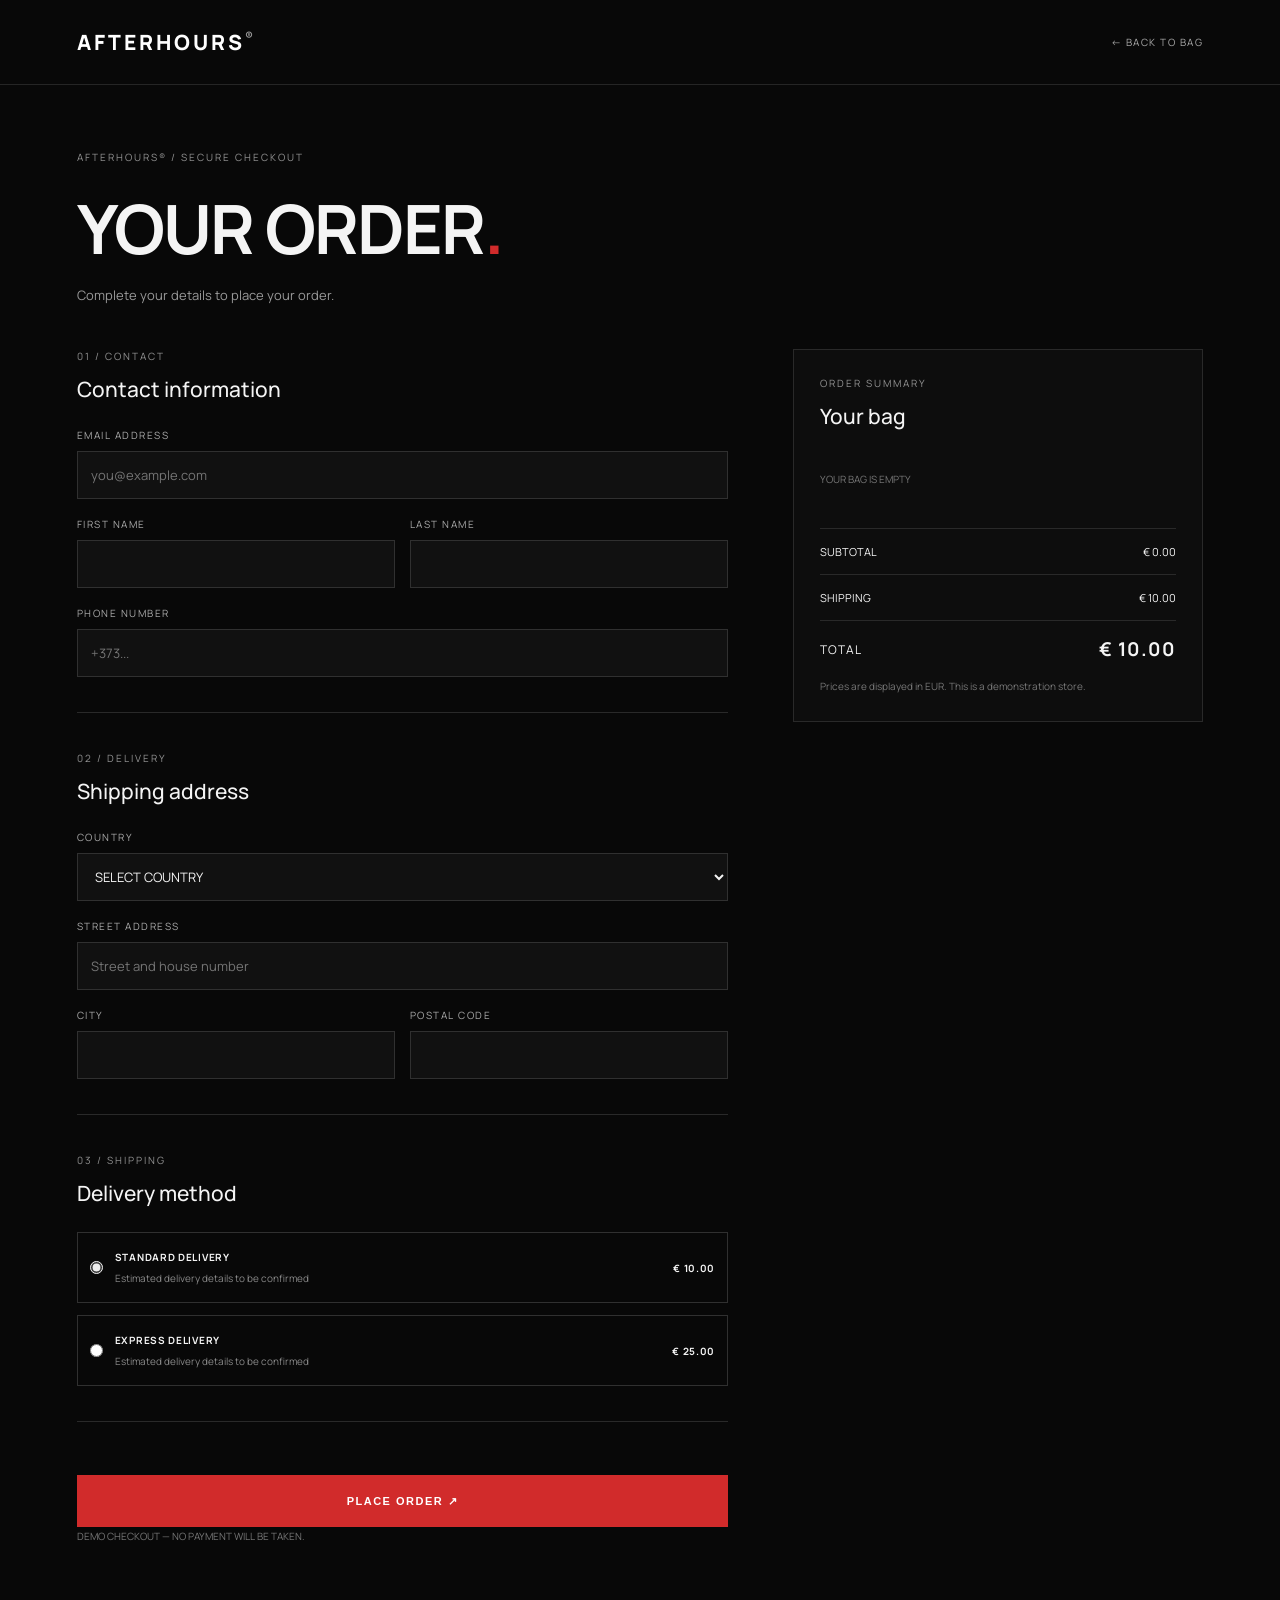
==== commit f0a508a8: "Add files via upload" ====
--- a/checkout.html
+++ b/checkout.html
@@ -156,7 +156,8 @@
     </main>
 
     <script src="js/products-data.js"></script>
-<script src="js/cart.js"></script> <!-- или checkout.js соответственно -->
+<script src="js/checkout.js"></script>
+
 
 </body>
 </html>
--- a/css/style.css
+++ b/css/style.css
@@ -3094,4 +3094,11 @@
     .product-visual .wishlist-button.is-favorite {
         color: #ff3038 !important;
     }
-}+}
+/* Фикс сетки: заставляем карточки-ссылки правильно вставать в колонки */
+.product-grid .product-card,
+.products-grid .product-card {
+    display: block !important;
+    width: 100% !important;
+    box-sizing: border-box !important;
+}
